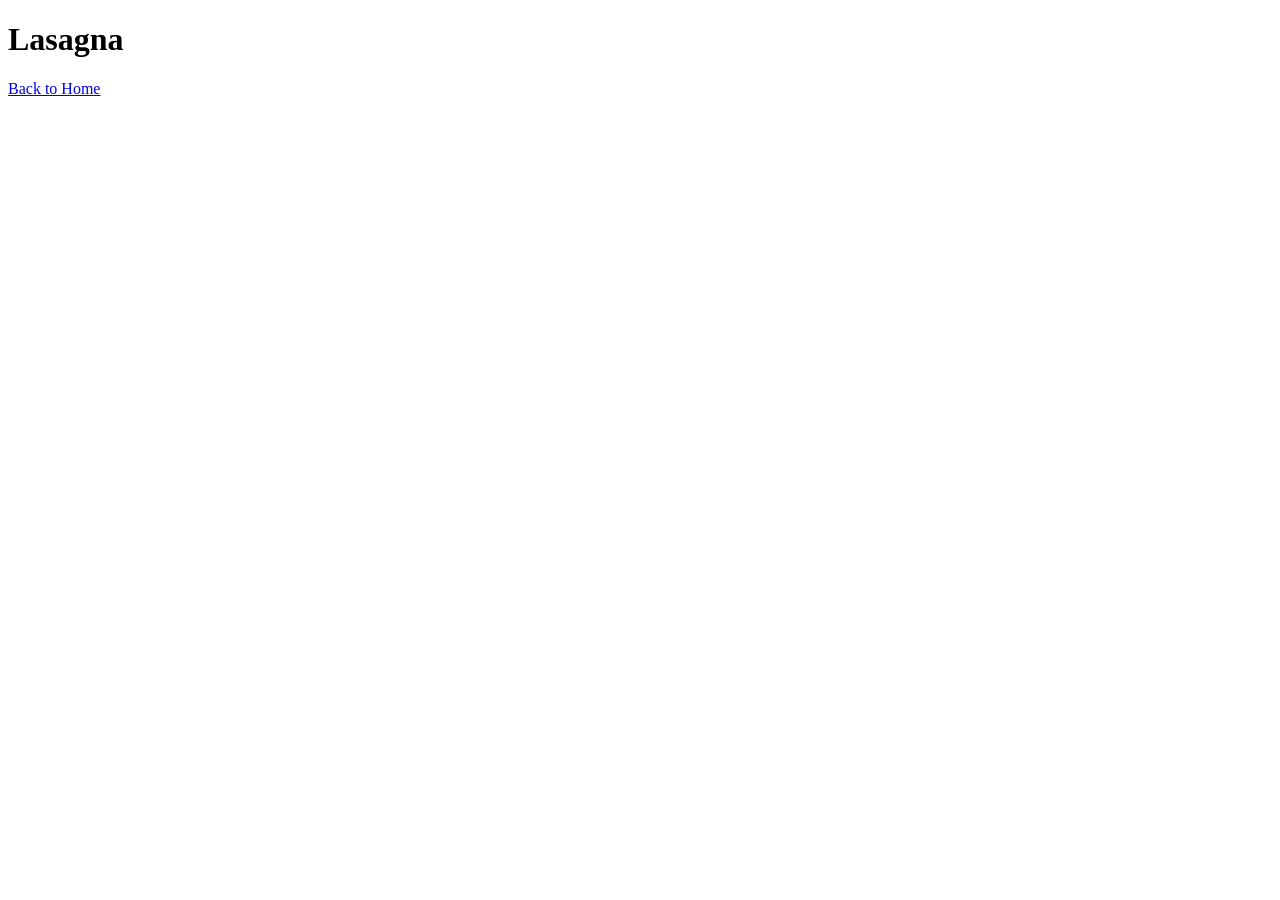
==== recipes/lasagna.html @ e1ac3eac "Create recipes folder and add lasagna page" ====
<!DOCTYPE html>
<html lang="en">
<head>
    <meta charset="UTF-8">
    <meta name="viewport" content="width=device-width, initial-scale=1.0">
    <title>Lasagna</title>
</head>
<body>
    <h1>Lasagna</h1>

    <a href="../index.html">Back to Home</a>
</body>
</html>
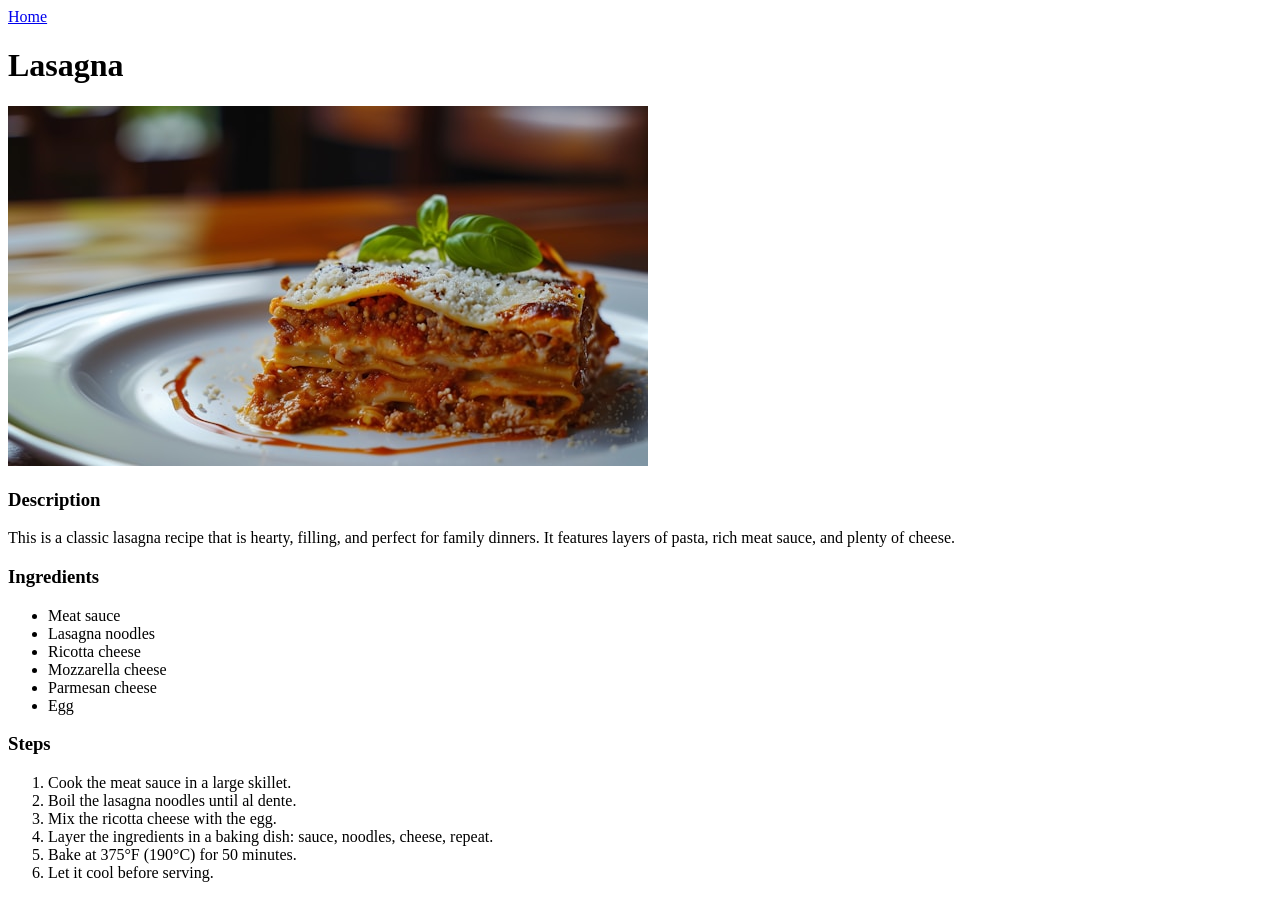
==== commit be9a6b09: "Add content to lasagna recipe: image, ingredients and steps" ====
--- a/recipes/lasagna.html
+++ b/recipes/lasagna.html
@@ -1,13 +1,44 @@
 <!DOCTYPE html>
 <html lang="en">
-<head>
-    <meta charset="UTF-8">
-    <meta name="viewport" content="width=device-width, initial-scale=1.0">
+  <head>
+    <meta charset="UTF-8" />
+    <meta name="viewport" content="width=device-width, initial-scale=1.0" />
     <title>Lasagna</title>
-</head>
-<body>
+  </head>
+  <body>
+    <a href="../index.html">Home</a>
+
     <h1>Lasagna</h1>
 
-    <a href="../index.html">Back to Home</a>
-</body>
-</html>+    <img src="/img/lasagna.jpg" alt="A delicious slice of lasagna" />
+
+    <h3>Description</h3>
+    <p>
+      This is a classic lasagna recipe that is hearty, filling, and perfect for
+      family dinners. It features layers of pasta, rich meat sauce, and plenty
+      of cheese.
+    </p>
+
+    <h3>Ingredients</h3>
+    <ul>
+      <li>Meat sauce</li>
+      <li>Lasagna noodles</li>
+      <li>Ricotta cheese</li>
+      <li>Mozzarella cheese</li>
+      <li>Parmesan cheese</li>
+      <li>Egg</li>
+    </ul>
+
+    <h3>Steps</h3>
+    <ol>
+      <li>Cook the meat sauce in a large skillet.</li>
+      <li>Boil the lasagna noodles until al dente.</li>
+      <li>Mix the ricotta cheese with the egg.</li>
+      <li>
+        Layer the ingredients in a baking dish: sauce, noodles, cheese, repeat.
+      </li>
+      <li>Bake at 375°F (190°C) for 50 minutes.</li>
+      <li>Let it cool before serving.</li>
+    </ol>
+  </body>
+</html>
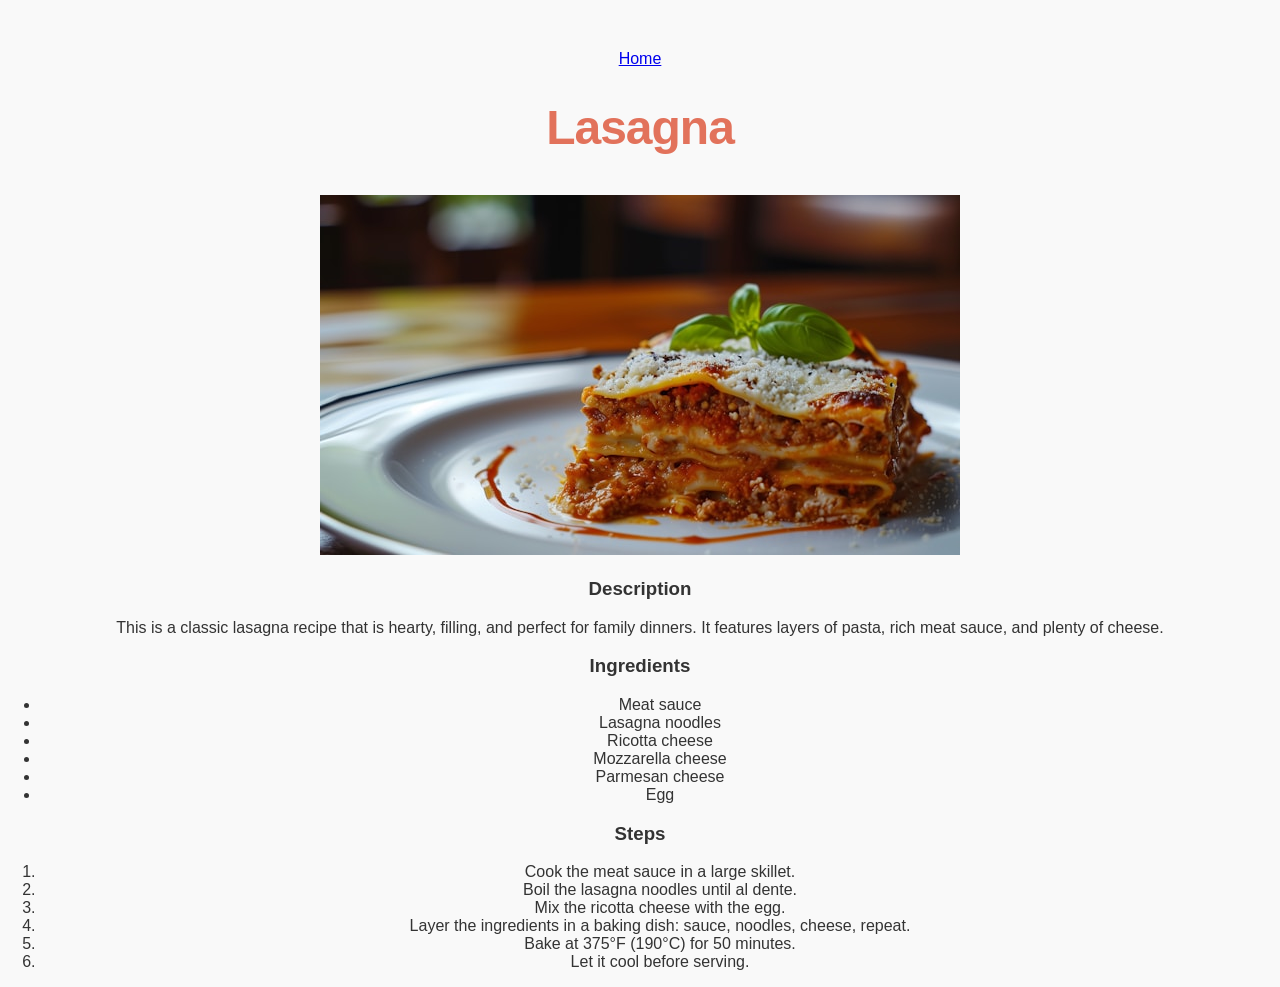
==== commit 02c5525f: "style: update recipe links and enhance main list styling" ====
--- a/recipes/lasagna.html
+++ b/recipes/lasagna.html
@@ -4,13 +4,14 @@
     <meta charset="UTF-8" />
     <meta name="viewport" content="width=device-width, initial-scale=1.0" />
     <title>Lasagna</title>
+    <link rel="stylesheet" href="/styles.css" />
   </head>
   <body>
     <a href="../index.html">Home</a>
 
     <h1>Lasagna</h1>
 
-    <img src="/img/lasagna.jpg" alt="A delicious slice of lasagna" />
+    <img src="../img/lasagna.jpg" alt="A delicious slice of lasagna" />
 
     <h3>Description</h3>
     <p>
--- a/styles.css
+++ b/styles.css
@@ -0,0 +1,43 @@
+body {
+  background-color: #f9f9f9;
+  color: #333;
+  font-family: 'Helvetica', Arial, sans-serif;
+  text-align: center;
+  margin: 0;
+  padding-top: 50px;
+}
+
+h1 {
+  color: #e2725b;
+  font-size: 48px;
+  font-weight: bold;
+  letter-spacing: -1px;
+  margin-bottom: 40px;
+}
+
+.main-list {
+  list-style-type: none;
+  padding: 0; 
+  margin: 0 auto;
+  width: 300px; 
+}
+
+.main-list li {
+  margin-bottom: 15px;
+}
+
+.main-list a {
+  display: block;
+  text-decoration: none;
+  color: #444;
+  background-color: #fff;
+  border: 1px solid #ddd;
+  border-radius: 5px;
+  padding: 15px;
+  font-size: 18px;
+} 
+
+.main-list a:hover {
+  color: #e2725b;
+  border-color: #1a1a1a;
+}
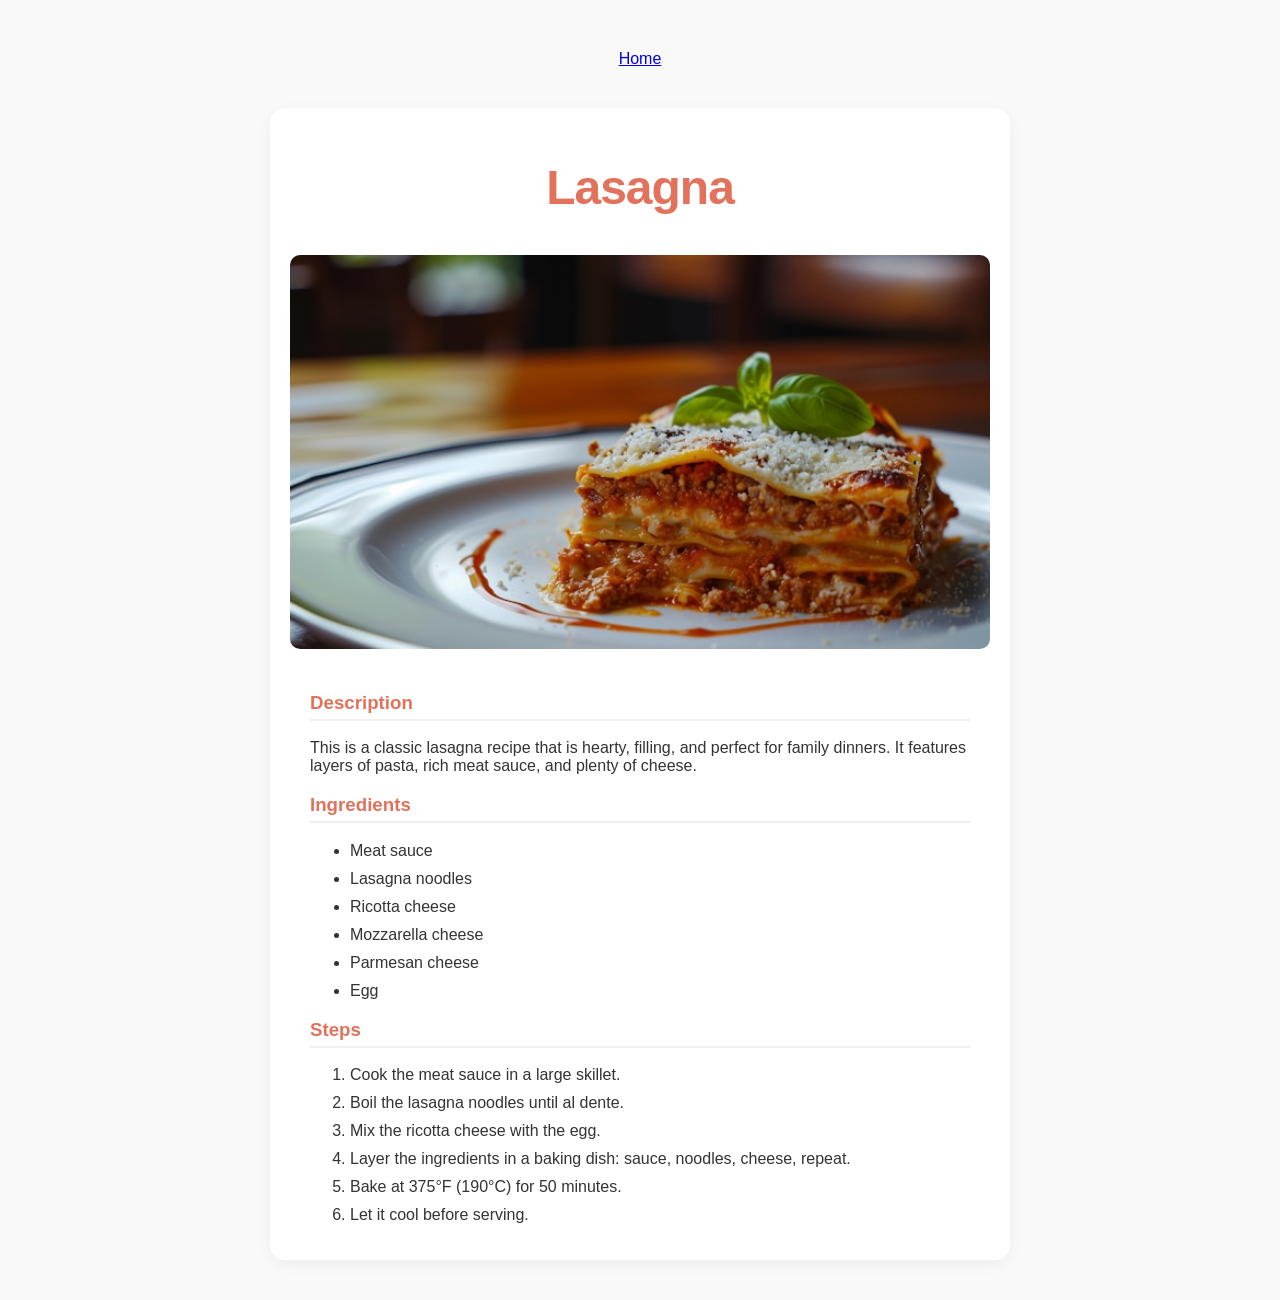
==== commit a934cf7c: "style: update lasagna recipe layout and enhance styling" ====
--- a/recipes/lasagna.html
+++ b/recipes/lasagna.html
@@ -1,4 +1,4 @@
-<!DOCTYPE html>
+<!doctype html>
 <html lang="en">
   <head>
     <meta charset="UTF-8" />
@@ -9,10 +9,11 @@
   <body>
     <a href="../index.html">Home</a>
 
+  <div class="recipe-container">
     <h1>Lasagna</h1>
 
     <img src="../img/lasagna.jpg" alt="A delicious slice of lasagna" />
-
+    <div class="recipe-info">
     <h3>Description</h3>
     <p>
       This is a classic lasagna recipe that is hearty, filling, and perfect for
@@ -41,5 +42,7 @@
       <li>Bake at 375°F (190°C) for 50 minutes.</li>
       <li>Let it cool before serving.</li>
     </ol>
+    </div>
+  </div>
   </body>
 </html>
--- a/styles.css
+++ b/styles.css
@@ -32,7 +32,7 @@
   color: #444;
   background-color: #fff;
   border: 1px solid #ddd;
-  border-radius: 5px;
+  border-radius: 15px;
   padding: 15px;
   font-size: 18px;
 } 
@@ -40,4 +40,35 @@
 .main-list a:hover {
   color: #e2725b;
   border-color: #1a1a1a;
+} 
+
+.recipe-container {
+    max-width: 700px;
+    margin: 40px auto;
+    padding: 20px;
+    background-color: white;
+    border-radius: 15px;
+    box-shadow: 0 4px 15px rgba(0,0,0,0.05);
+}
+
+.recipe-container img {
+    width: 100%;
+    height: auto;
+    border-radius: 10px;
+    margin-bottom: 20px;
+}
+
+.recipe-info {
+    text-align: left; /* Essencial para listas e parágrafos */
+    padding: 0 20px;
+}
+
+.recipe-info h2, .recipe-info h3 {
+    color: #e2725b; /* Mantém a cor de destaque */
+    border-bottom: 2px solid #f0f0f0;
+    padding-bottom: 5px;
+}
+
+.recipe-info li {
+    margin-bottom: 10px;
 }
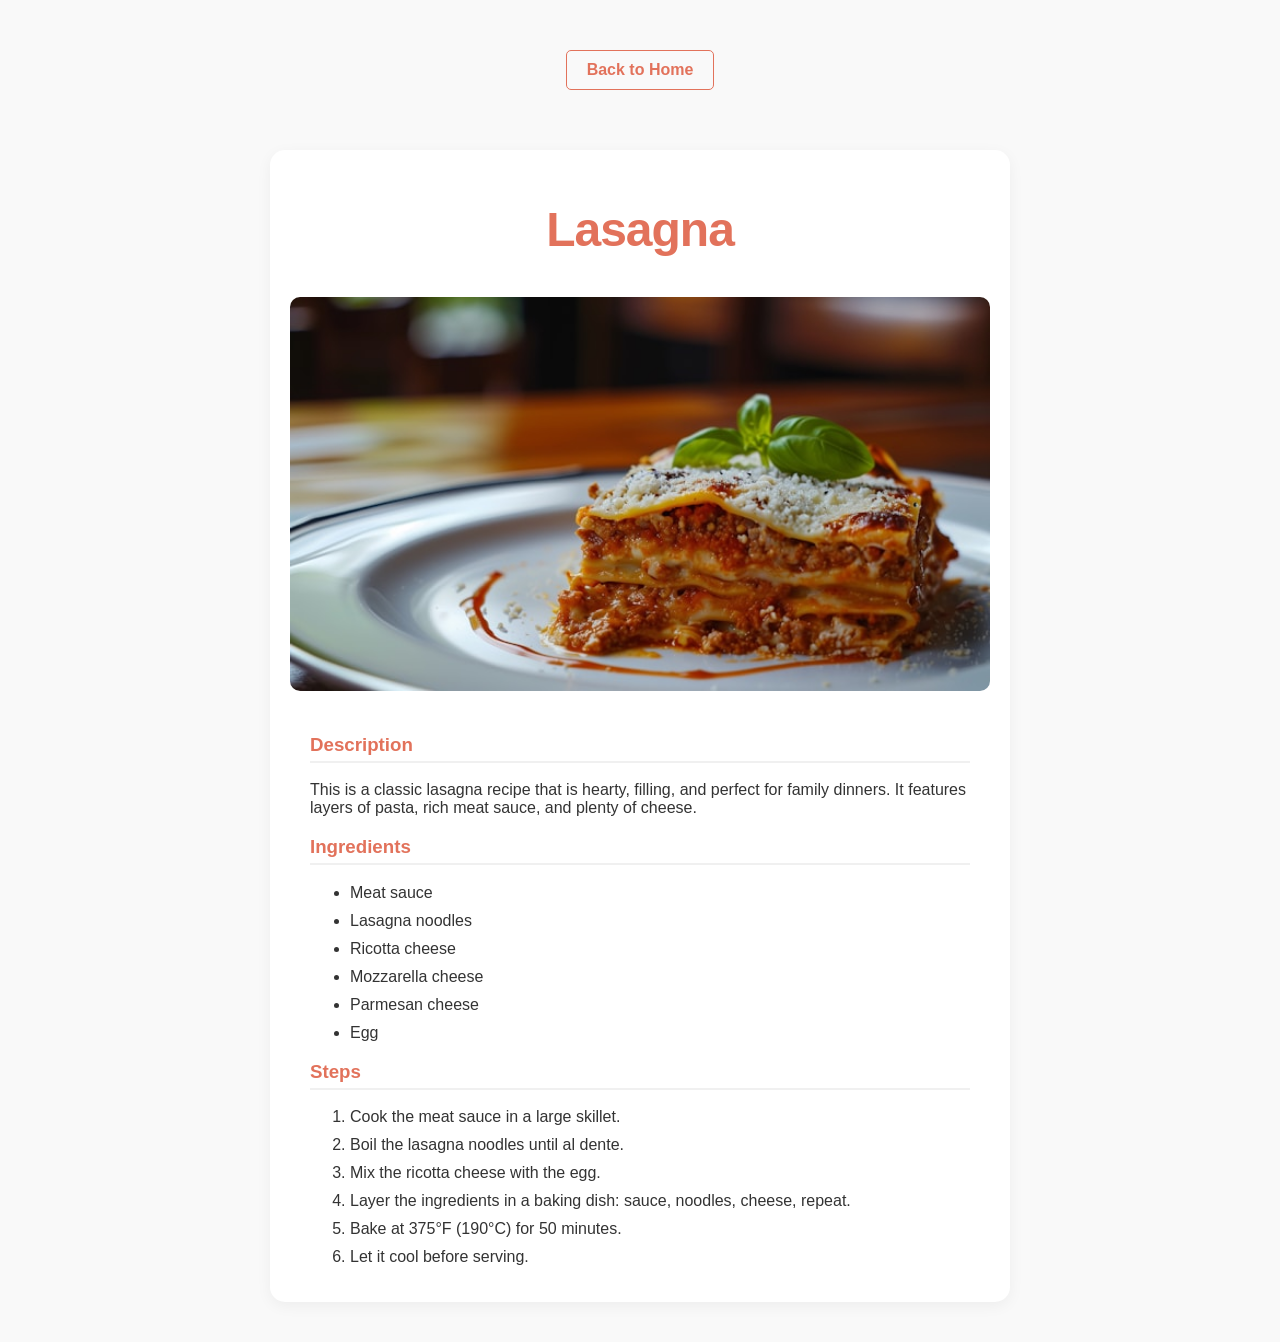
==== commit 7fd72815: "style: update recipe navigation links and enhance button styling" ====
--- a/recipes/lasagna.html
+++ b/recipes/lasagna.html
@@ -7,7 +7,7 @@
     <link rel="stylesheet" href="/styles.css" />
   </head>
   <body>
-    <a href="../index.html">Home</a>
+    <a href="../index.html" class="btn-back">Back to Home</a>
 
   <div class="recipe-container">
     <h1>Lasagna</h1>
--- a/styles.css
+++ b/styles.css
@@ -59,16 +59,32 @@
 }
 
 .recipe-info {
-    text-align: left; /* Essencial para listas e parágrafos */
+    text-align: left;
     padding: 0 20px;
 }
 
 .recipe-info h2, .recipe-info h3 {
-    color: #e2725b; /* Mantém a cor de destaque */
+    color: #e2725b;
     border-bottom: 2px solid #f0f0f0;
     padding-bottom: 5px;
 }
 
 .recipe-info li {
     margin-bottom: 10px;
+}
+
+.btn-back {
+    display: inline-block;
+    text-decoration: none;
+    color: #e2725b;
+    font-weight: bold;
+    margin-bottom: 20px;
+    border: 1px solid #e2725b;
+    padding: 10px 20px;
+    border-radius: 5px;
+}
+
+.btn-back:hover {
+    background-color: #e2725b;
+    color: white;
 }
